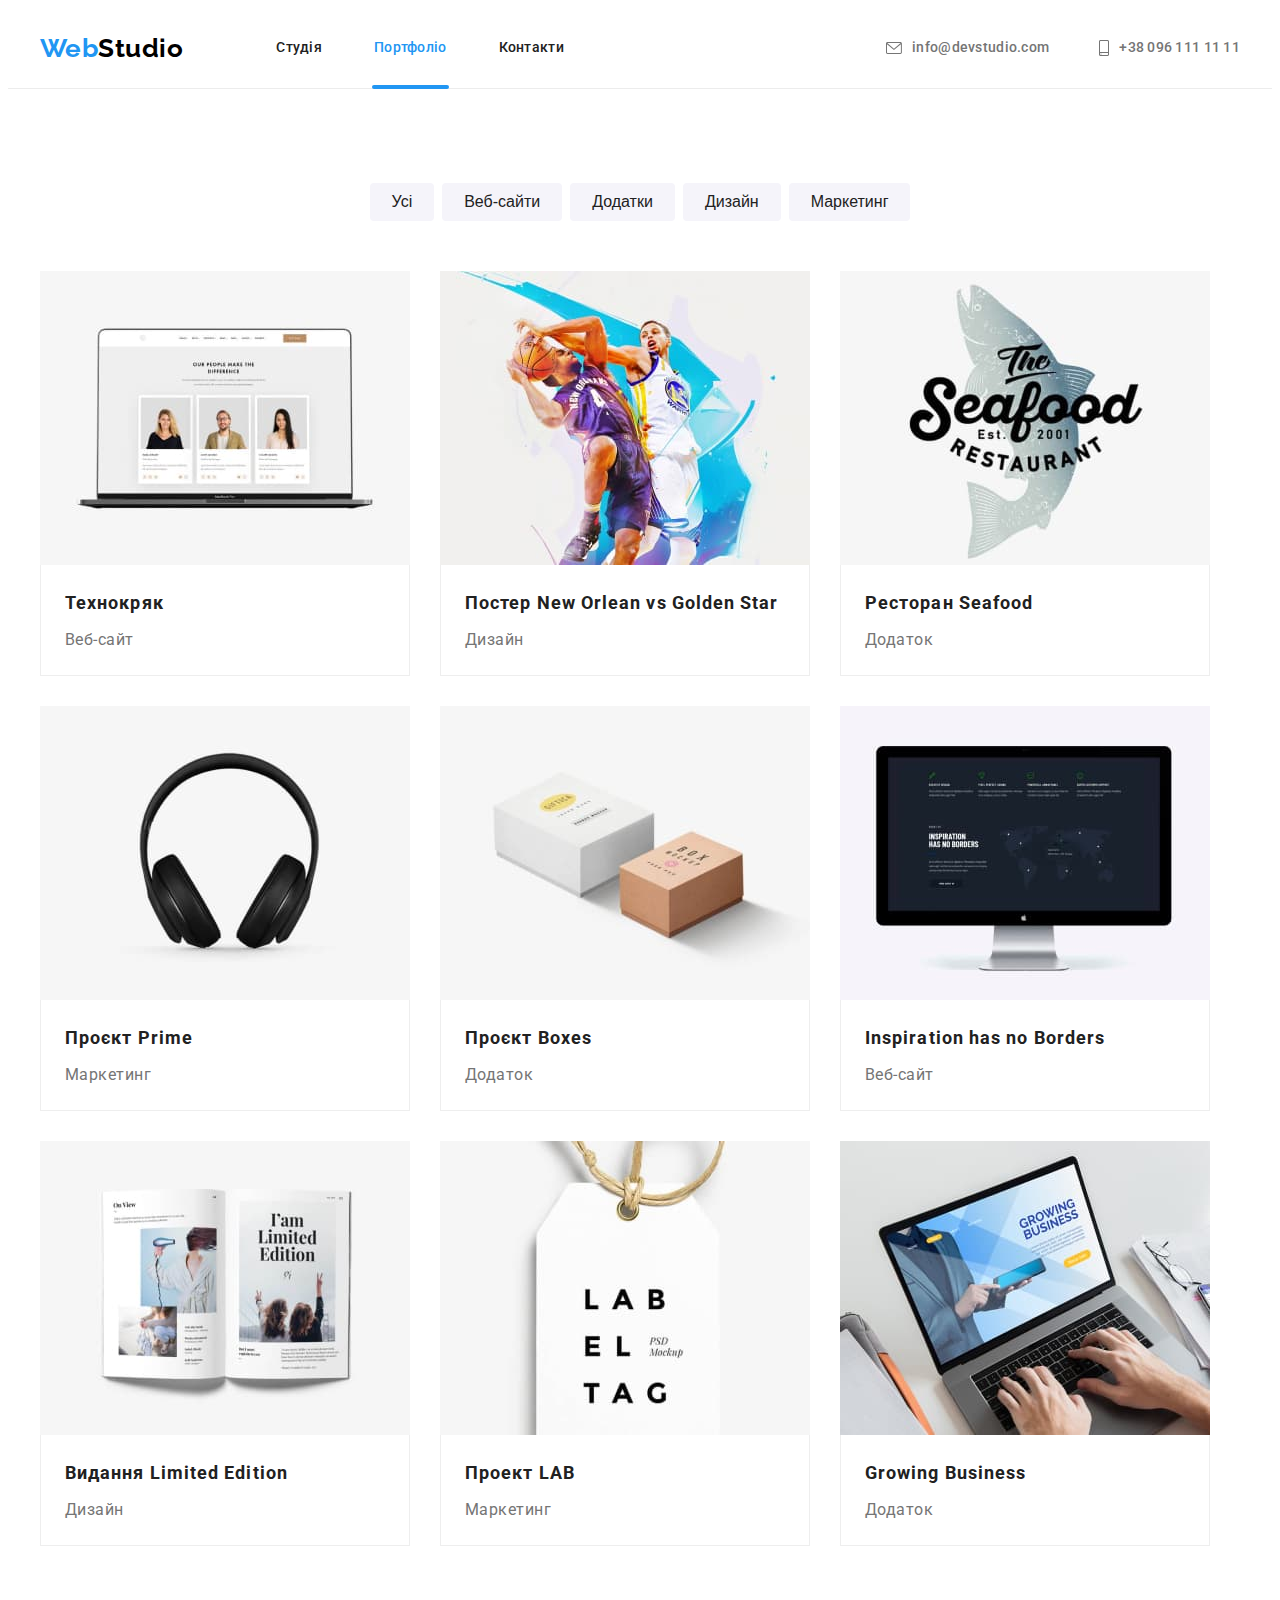
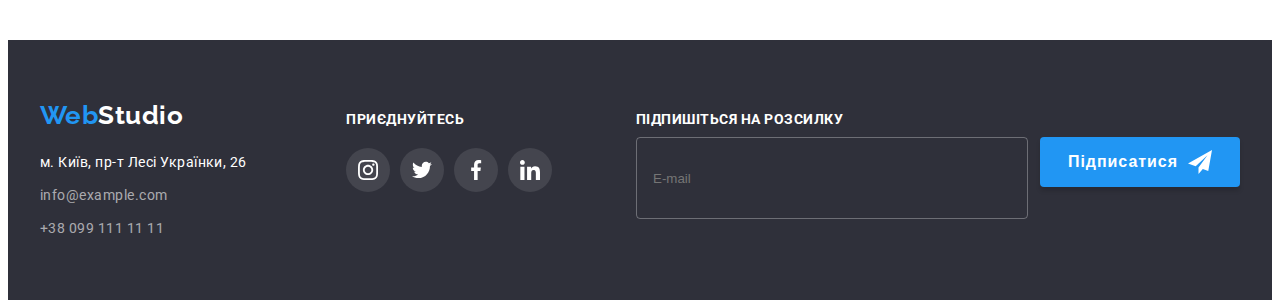
==== portfolio.html @ 19cdddfb "Initial commit" ====
<!DOCTYPE html>
<html lang="uk">

<head>
    <meta charset="UTF-8">
    <meta http-equiv="X-UA-Compatible" content="IE=edge">
    <meta name="viewport" content="width=device-width, initial-scale=1.0">
    <title>WebStudio</title>
    <link rel="preconnect" href="https://fonts.googleapis.com">
    <link rel="preconnect" href="https://fonts.gstatic.com" crossorigin>
    <link
        href="https://fonts.googleapis.com/css2?family=Raleway:wght@700&family=Roboto:wght@400;500;700;900&display=swap"
        rel="stylesheet">
    <link rel="stylesheet" href="https://cdnjs.cloudflare.com/ajax/libs/modern-normalize/1.1.0/modern-normalize.min.css"
        integrity="sha512-wpPYUAdjBVSE4KJnH1VR1HeZfpl1ub8YT/NKx4PuQ5NmX2tKuGu6U/JRp5y+Y8XG2tV+wKQpNHVUX03MfMFn9Q=="
        crossorigin="anonymous" referrerpolicy="no-referrer" />
    <link rel="stylesheet" href="./css/styles.css">
</head>

<body>
    <header class="bonner">
        <div class="container">
            <nav class="bonner-nav">
                <a lang="en" href="./index.html" class="logo-link list"><span class="logo">Web</span>Studio</a>

                <ul class="list gap">
                    <li class="item">
                        <a href="./index.html" class="gap-link link">Студія</a>
                    </li>
                    <li class="item">
                        <a href="./portfolio.html" class="gap-link link current">Портфоліо</a>
                    </li>
                    <li class="item">
                        <a href="" class="gap-link link">Контакти</a>
                    </li>
                </ul>
            </nav>

            <ul class="bonner-list list">
                <li class="item">
                    <a class="bonner-link link" href="mailto:info@devstudio.com">
                        <svg class="bonner-icon" width="16" height="12">
                            <use href="./images/icons.svg#icon-envelope"></use>
                        </svg>
                        info@devstudio.com
                    </a>
                </li>
                <li class="item">
                    <a class="bonner-link link" href="tel:+380961111111">
                        <svg class="bonner-icon" width="10" height="16">
                            <use href="./images/icons.svg#icon-smartphone"></use>
                        </svg>
                        +38 096 111 11 11
                    </a>
                </li>
            </ul>
        </div>
    </header>
        <main>
        <section class="blosc">
            <div class="container">
                <h1 class="title visually-hidden">Портфоліо</h1>
                <ul class="list blosc-list">
                    <li class="blosc-item">
                        <button type="button" class="blosc-btn">Усі</button>
                    </li>
                    <li class="blosc-item">
                        <button type="button" class="blosc-btn">Веб-сайти</button>
                    </li>
                    <li class="blosc-item">
                        <button type="button" class="blosc-btn">Додатки</button>
                    </li>
                    <li class="blosc-item">
                        <button type="button" class="blosc-btn">Дизайн</button>
                    </li>
                    <li class="blosc-item">
                        <button type="button" class="blosc-btn">Маркетинг</button>
                    </li>
                </ul>
                    <ul class="aside-list list">
                        <li class="aside-item">
                            <a href="" class="blosc-link link">
                                <div class="blosc-img">
                                    <img src="./images/techno.jpg" alt="Ноутбук з зображенням людей" width="370" height="294">
                                    <p class="blosc-hover-text">Ресурс пропонує комплексні<br>
                                        пропозиції з різним рівнем<br>
                                        функціоналу та сервісів. Все це<br>
                                        дозволить відвідувачу отримати<br>
                                        вичерпні відомості про компанію<br>
                                        чи приватну особу.</p>
                                </div>
                                <div class="blosc-descr">
                                    <h2 class="blosc-title">Технокряк</h2>
                                    <p class="blosc-text">Веб-сайт</p>
                                </div>
                            </a>
                        </li>
                        <li class="aside-item">
                            <a href="#" class="blosc-link link">
                                <div class="blosc-img">
                                    <img src="./images/neworlean.jpg" alt="Баскетболісти" width="370" height="294">
                                    <p class="blosc-hover-text">Ресурс пропонує комплексні<br>
                                        пропозиції з різним рівнем<br>
                                        функціоналу та сервісів. Все це<br>
                                        дозволить відвідувачу отримати<br>
                                        вичерпні відомості про компанію<br>
                                        чи приватну особу.</p>
                                </div>
                                <div class="blosc-descr">
                                    <h2 class="blosc-title">Постер New Orlean vs Golden Star</h2>
                                    <p class="blosc-text">Дизайн</p>
                                </div>
                            </a>
                        </li>
                        <li class="aside-item">
                            <a href="#" class="blosc-link link">
                                <div class="blosc-img">
                                    <img src="./images/seafood.jpg" alt="Риба з текстом" width="370" height="294">
                                    <p class="blosc-hover-text">Ресурс пропонує комплексні<br>
                                    пропозиції з різним рівнем<br>
                                    функціоналу та сервісів. Все це<br>
                                    дозволить відвідувачу отримати<br>
                                    вичерпні відомості про компанію<br>
                                    чи приватну особу.</p>
                                </div>
                                <div class="blosc-descr">
                                    <h2 class="blosc-title">Ресторан Seafood</h2>
                                    <p class="blosc-text">Додаток</p>
                                </div>
                            </a>
                        </li>
                        <li class="aside-item">
                            <a href="#" class="blosc-link link">
                                <div class="blosc-img">
                                    <img src="./images/prime.jpg" alt="Навушники" width="370" height="294">
                                    <p class="blosc-hover-text">Ресурс пропонує комплексні<br>
                                        пропозиції з різним рівнем<br>
                                        функціоналу та сервісів. Все це<br>
                                        дозволить відвідувачу отримати<br>
                                        вичерпні відомості про компанію<br>
                                        чи приватну особу.</p>
                                </div>    
                                <div class="blosc-descr">
                                    <h2 class="blosc-title">Проєкт Prime</h2>
                                    <p class="blosc-text">Маркетинг</p>
                                </div>
                            </a>
                        </li>
                        <li class="aside-item">
                            <a href="#" class="blosc-link link">
                                <div class="blosc-img">
                                    <img src="./images/boxes.jpg" alt="Коробки" width="370" height="294">
                                    <p class="blosc-hover-text">Ресурс пропонує комплексні<br>
                                        пропозиції з різним рівнем<br>
                                        функціоналу та сервісів. Все це<br>
                                        дозволить відвідувачу отримати<br>
                                        вичерпні відомості про компанію<br>
                                        чи приватну особу.</p>
                                </div>
                                <div class="blosc-descr">
                                    <h2 class="blosc-title">Проєкт Boxes</h2>
                                    <p class="blosc-text">Додаток</p>
                                </div>
                            </a>
                        </li>
                        <li class="aside-item">
                            <a href="#" class="blosc-link link">
                                <div class="blosc-img">
                                    <img src="./images/inspiration.jpg" alt="Монітор" width="370" height="294">
                                    <p class="blosc-hover-text">Ресурс пропонує комплексні<br>
                                        пропозиції з різним рівнем<br>
                                        функціоналу та сервісів. Все це<br>
                                        дозволить відвідувачу отримати<br>
                                        вичерпні відомості про компанію<br>
                                        чи приватну особу.</p>
                                </div>
                                <div class="blosc-descr">
                                    <h2 class="blosc-title">Inspiration has no Borders</h2>
                                    <p class="blosc-text">Веб-сайт</p>
                                </div>
                            </a>
                        </li>
                        <li class="aside-item">
                            <a href="#" class="blosc-link link">
                                <div class="blosc-img">
                                    <img src="./images/limitededition.jpg" alt="Книга" width="370" height="294">
                                    <p class="blosc-hover-text">Ресурс пропонує комплексні<br>
                                        пропозиції з різним рівнем<br>
                                        функціоналу та сервісів. Все це<br>
                                        дозволить відвідувачу отримати<br>
                                        вичерпні відомості про компанію<br>
                                        чи приватну особу.</p>
                                </div>
                                <div class="blosc-descr">
                                    <h2 class="blosc-title">Видання Limited Edition</h2>
                                    <p class="blosc-text">Дизайн</p>
                                </div>
                            </a>
                        </li>
                        <li class="aside-item">
                            <a href="#" class="blosc-link link">
                                <div class="blosc-img">
                                    <img src="./images/lab.jpg" alt="Бірка" width="370" height="294">
                                    <p class="blosc-hover-text">Ресурс пропонує комплексні<br>
                                        пропозиції з різним рівнем<br>
                                        функціоналу та сервісів. Все це<br>
                                        дозволить відвідувачу отримати<br>
                                        вичерпні відомості про компанію<br>
                                        чи приватну особу.</p>
                                </div>
                                <div class="blosc-descr">
                                    <h2 class="blosc-title">Проект LAB</h2>
                                    <p class="blosc-text">Маркетинг</p>
                                </div>
                            </a>
                        </li>
                        <li class="aside-item">
                            <a href="#" class="blosc-link link">
                                <div class="blosc-img">
                                    <img src="./images/growingbusiness.jpg" alt="Людина працює за ноутбуком" width="370" height="294">
                                    <p class="blosc-hover-text">Ресурс пропонує комплексні<br>
                                        пропозиції з різним рівнем<br>
                                        функціоналу та сервісів. Все це<br>
                                        дозволить відвідувачу отримати<br>
                                        вичерпні відомості про компанію<br>
                                        чи приватну особу.</p>
                                </div>   
                                <div class="blosc-descr">
                                    <h2 class="blosc-title">Growing Business</h2>
                                    <p class="blosc-text">Додаток</p>
                                </div>
                            </a>
                        </li>
                    </ul>
            </div>
        </section>
    </main>
<footer class="footer">
    <div class="container list">
        <div class="footer-adress">
            <a lang="en" href="./index.html" class="logo-link basement"><span class="logo">Web</span>Studio</a>
            <address class="box">

                <ul class="list">
                    <li class="adress-item">
                        <a href="https://goo.gl/maps/8fatFaNchkYs84Wi7" target="_blank" rel="noopenner nofollow"
                            class="adress-link link">м. Київ, пр-т Лесі Українки, 26</a>
                    </li>
                    <li class="adress-item">
                        <a href="mailto:info@example.com" class="adress-link link color">info@example.com</a>
                    </li>
                    <li class="adress-item">
                        <a href="tel:+380991111111" class="adress-link link color">+38 099 111 11 11</a>
                    </li>
                </ul>
            </address>
        </div>
        <div class="footer-icon-soc">
            <p class="footer-icon-title">ПРИЄДНУЙТЕСЬ</p>
            <ul class="footer-icon-list list">
                <li class="footer-icon-item item">
                    <a href="" class="footer-icon-link link">
                        <svg class="footer-icon" width="20" heignt="20">
                            <use href="./images/icons.svg#icon-instagram"></use>
                        </svg>
                    </a>
                </li>
                <li class="footer-icon-item item">
                    <a href="" class="footer-icon-link link">
                        <svg class="footer-icon" width="20" heignt="20">
                            <use href="./images/icons.svg#icon-twitter"></use>
                        </svg>
                    </a>
                </li>
                <li class="footer-icon-item item">
                    <a href="" class="footer-icon-link link">
                        <svg class="footer-icon" width="20" heignt="20">
                            <use href="./images/icons.svg#icon-facebook"></use>
                        </svg>
                    </a>
                </li>
                <li class="footer-icon-item item">
                    <a href="" class="footer-icon-link link">
                        <svg class="footer-icon" width="20" heignt="20">
                            <use href="./images/icons.svg#icon-linkedin"></use>
                        </svg>
                    </a>
                </li>
            </ul>
        </div>
        <form class="footer-form">
        <b class="footer-form-title">Підпишіться на розсилку</b>
        <div class="input-container">
            <input type="email" id="footer-form" class="footer-input" name="footer-mail" placeholder="E-mail" />
            <button type="submit" class="footer-form-button">
                Підписатися
                <svg class="footer-form-icon" width="24" height="24">
                    <use href="./images/icons.svg#icon-icon-send"></use>
                </svg>
            </button>
        </div>
        </form>
    </div>
</footer>
</body>
</html>
---- css/styles.css ----
:root {
    --primary-text-color:#757575;
    --title-text-color:#212121;
    --accent-color:#2196f3;
    --white-color:#ffffff;
}

p,
h1,
h2,
h3,
h4,
h5,
h6 {
    margin: 0;
}

ul {
    margin: 0;
    padding: 0;
}

img {
    display: block;
    width: 100%;
}

address {
    font-style: normal;
}

body {
    color: var(--primary-text-color);
    font-family: Roboto, sans-serif;
    letter-spacing: 0.03em;
}

a {
    text-decoration: none;
}

.container {
    width: 1200px;
    padding-left: 15px;
    padding-right: 15px;
    margin-left: auto;
    margin-right: auto;
}

.bonner .container,
.bonner-nav,
.bonner-nav .list {
    display: flex;
    align-items: center;
}

.bonner-list {
    display: flex;
    align-items: center;
    margin-left: auto;
    column-gap: 50px;
}

.bonner {
    border-bottom: 1px solid #ECECEC;
}

.logo-link {
    color: #000000;
    font-family: Raleway, cursive;
    font-weight: 700;
    font-size: 26px;
    line-height: 1.19;
    margin-right: 93px;
}

.logo {
    color: var(--accent-color);
    font-family: Raleway, cursive;
    font-weight: 700;
    font-size: 26px;
    line-height: 1.19;  
}
.bonner-nav .link {
    color: var(--title-text-color);
    font-weight: 500;
    font-size: 14px;
    line-height: 1.14;
    letter-spacing: 0.02em;
}

.link.current {
    color: var(--accent-color);
}

.current {
    color: var(--accent-color);
    padding-left: 2px;
    padding-right: 2px;
    position: relative;
}

.link.current::after {
    content: "";
    width: 100%;
    height: 4px;
    background-color: var(--accent-color);
    border-radius: 2px;
    position: absolute;
    bottom: -1px;
    right: 0;
}

.bonner .gap {
    column-gap: 50px;
}

.gap .item .link {
    display: block;
    padding-top: 32px;
    padding-bottom: 32px;
    transition-property: color;
    transition-duration: 250ms;
    transition-timing-function: cubic-bezier(0.4, 0, 0.2, 1);
}

.gap-link:hover,
.gap-link:focus {
    color: var(--accent-color);
}

.bonner-link {
    color: var(--primary-text-color);
    font-weight: 500;
    font-size: 14px;
    line-height: 1.14;
    letter-spacing: 0.02em;
    display: flex;
    align-items: center;

    transition-property: color;
    transition-duration: 250ms;
    transition-timing-function: cubic-bezier(0.4, 0, 0.2, 1);
}

.bonner-link:hover,
.bonner-link:focus {
    color: var(--accent-color);
}

.bonner-icon {
    fill: currentColor;
    margin-right: 10px;
}

.primary {
    background-image: linear-gradient(
        to right,
        rgba(47, 48, 58, 0.4),
        rgba(47, 48, 58, 0.4)
        ),
        url(../images/hero.jpg);
    background-color: #2F303A;
    background-position: center;
    background-repeat: no-repeat;
    background-size: cover;
    height: 600px;
    max-width: 1600px;
    margin-left: auto;
    margin-right: auto;
    padding: 200px 0;
}

.primary .title {
    color: var(--white-color);
    font-weight: 900;
    font-size: 44px;
    line-height: 1.36;
    text-align: center;
    letter-spacing: 0.06em;
    text-transform: uppercase;
    margin: 0 auto 30px;
    max-width: 696px;
}

.primary .btn {
    background-color: var(--accent-color);
    color: var(--white-color);
    font-weight: 700;
    font-size: 16px;
    line-height: 1.88;
    align-items: center;
    text-align: center;
    letter-spacing: 0.06em;
    display: block;
    margin-left: auto;
    margin-right: auto;
    border-radius: 4px;
    padding: 10px 32px;
    border: transparent;
    cursor: pointer;

    transition-property: background-color;
    transition-duration: 250ms;
    transition-timing-function: cubic-bezier(0.4, 0, 0.2, 1);
}

.primary .btn:hover,
.primary .btn:focus {
    background-color: #188CE8; 
}

.feature {
    padding-top: 94px;
    padding-bottom: 94px;
    
}
.feature .container .list{
    display: flex;
    gap: 30px;

}

.feature .container  .item {
width: 270px;

}

.item-before::before {
    border-radius: 4px;
    margin-bottom: 30px;
    display: block;
    content: "";
    height: 120px;
    background-color: #F5F4FA;
    background-repeat: no-repeat;
    background-position: center;

    
}

.item-before:nth-child(1)::before {
background-image: url(../images/antenna.svg);
}

.item-before:nth-child(2)::before {
background-image: url(../images/clock.svg);
}

.item-before:nth-child(3)::before {
    background-image: url(../images/diagram.svg);
}

.item-before:nth-child(4)::before {
    background-image: url(../images/astronaut.svg);
}
.feature .title {
    color: var(--title-text-color);
    font-weight: 700;
    font-size: 14px;
    line-height: 1.14;
    text-transform: uppercase;
    margin-bottom: 10px;
}

.feature .text {
    font-size: 14px;
    line-height: 1.71;
}

.team .title,
.blosc .title,
.work .title,
.clients .title {
    color: var(--title-text-color);
    font-weight: 700;
    font-size: 36px;
    line-height: 1.17;
    text-align: center;
    margin-bottom: 50px;
}

.work {
    padding-bottom: 94px;
}
.work .item {
    width: calc((100%-60px)/3);
}

.work .container .list {
    display: flex;
    column-gap: 30px;
}

.work-container {
    position: relative;
}

.work-text {
    position: absolute;
    width: 100%;
    bottom: 0;
    right: 0;
    padding: 28px;
    color: var(--white-color);
    background-color: rgba(47, 48, 58, 0.8);
    font-weight: 700;
    font-size: 14px;
    line-height: 1.14;
    text-align: center;
    text-transform: uppercase;

}
/* -------------------TEAM----------------------- */
.team {
    background-color: #F5F4FA;
    padding-top: 94px;
    padding-bottom: 94px;
}

.team-item {
    width: 270px;
    background-color: var(--white-color);
    box-shadow: 0px 1px 3px rgba(0, 0, 0, 0.12), 0px 1px 1px rgba(0, 0, 0, 0.14), 0px 2px 1px rgba(0, 0, 0, 0.2);
    border-radius: 0px 0px 4px 4px;
}

.team-list {
    display: flex;
    column-gap: 30px;
}
.team .subtitle {
    color: var(--title-text-color);
    font-weight: 500;
    font-size: 16px;
    line-height: 1.18;
    margin-bottom: 10px;
}

.team .text {
    font-size: 16px;
    line-height: 1.18;
    margin-bottom: 16px;
}
.team-soc {
    display: flex;
    justify-content: center;
    gap: 10px;
}


.link-soc {
width: 44px;
height: 44px;
border-radius: 50%;
display: flex;
align-items: center;
justify-content: center;
color: #AFB1B8;

transition-property: color, background-color;
transition-duration: 250ms;
transition-timing-function: cubic-bezier(0.4, 0, 0.2, 1);

}

.link-soc:hover,
.link-soc:focus {
    background-color: var(--accent-color);
    color: var(--white-color);
}

.icon-soc {
    fill: currentColor;
}

.container-wrap {
    padding-top: 30px;
    padding-bottom: 30px;
    text-align: center;
}


/* ------------------CLIENTS------------------- */
.clients {
padding-top: 94px;
padding-bottom: 94px;
}

.clients-list {
    display: flex;
    gap: 30px;
}

.clients-item {
    width: 170px;
    height: 92px;

}

.clients-link {
    display: flex;
    justify-content: center;
    align-items: center;
    width: 100%;
    height: 100%;
    border-radius: 4px;
    border: 1px solid #AFB1B8;
    color: #AFB1B8;

    transition-property: color, border-color;
    transition-duration: 250ms;
    transition-timing-function: cubic-bezier(0.4, 0, 0.2, 1);
}


.clients-item:hover .clients-link,
.clients-link:focus {
    border-color: var(--accent-color);
    color: var(--accent-color);
}

.clients-icon {
    fill: currentColor;
}

/* -----------------PORTFOLIO--------------- */

.blosc {
    padding-top: 94px;
    padding-bottom: 94px;
}

.blosc-list {
    display: flex;
    justify-content: center;
    column-gap: 8px;
    margin-bottom: 50px;

}

.blosc-btn {
    background-color: #F5F4FA;
    color: var(--title-text-color);
    font-weight: 500;
    font-size: 16px;
    line-height: 1.62;
    border-radius: 4px;
    border: transparent;
    padding: 6px 22px;
    cursor: pointer;

    transition-property: color, background-color, box-shadow;
    transition-duration: 250ms;
    transition-timing-function: cubic-bezier(0.4, 0, 0.2, 1);
}

.blosc-btn:hover,
.blosc-btn:focus {
    background-color: var(--accent-color);
    color: var(--white-color);
    cursor: pointer;
    box-shadow: 0px 3px 1px rgba(0, 0, 0, 0.1), 0px 1px 2px rgba(0, 0, 0, 0.08), 0px 2px 2px rgba(0, 0, 0, 0.12);
}

.aside-list {
    display: flex;
    flex-wrap: wrap;
    gap: 30px;
}

.aside-item {
    width: 370px;
}

.blosc-link:hover .blosc-hover-text {
    transform: translateY(0);
}

.blosc-link {
    display: block;
    transition-property: box-shadow;
    transition-duration: 250ms;
    transition-timing-function: cubic-bezier(0.4, 0, 0.2, 1);

}

.blosc-img {
    position: relative;
    overflow: hidden;
    
}

.blosc-hover-text {
    position: absolute;
    top: 0;
    left: 0;
    width: 100%;
    height: 100%;
    font-weight: 400;
    font-size: 18px;
    line-height: 1.56;
    letter-spacing: 0.03em;
    padding: 63px 24px;
    color: var(--white-color);
    background-color: rgba(33, 150, 243, 0.9);
    transform: translateY(100%);
    transition: transform 250ms cubic-bezier(0.4, 0, 0.2, 1);

}
.blosc-link:hover,
.blosc-link:focus {
    box-shadow: 0px 1px 1px rgba(0, 0, 0, 0.12), 0px 4px 4px rgba(0, 0, 0, 0.06), 1px 4px 6px rgba(0, 0, 0, 0.16);
}
.blosc-descr {
    padding: 20px 24px;
    border: 1px solid #EEEEEE;
    border-top: none;
}

.blosc-title {
    color: var(--title-text-color);
    font-weight: 700;
    font-size: 18px;
    line-height: 2;
    letter-spacing: 0.06em;
    margin-bottom: 4px;
}

.blosc-text {
    color: var(--primary-text-color);
    font-size: 16px;
    line-height: 1.88;
}


.list {
    list-style: none;
}


.visually-hidden {
    position: absolute;
    white-space: nowrap;
    width: 1px;
    height: 1px;
    overflow: hidden;
    border: 0;
    padding: 0;
    clip: rect(0 0 0 0);
    clip-path: inset(50%);
    margin: -1px;
}

/* ----------------FOOTER---------------------- */


.footer {
    background-color: #2F303A;
    padding-top: 60px;
    padding-bottom: 60px;
}

.footer .container {
    display: flex;
    align-items: baseline;
}

.footer-adress {
    margin-right: 70px;
}

.adress-item:not(:last-child) {
    margin-bottom: 9px;
}

.adress-link:hover,
.adress-link:focus {
    color: var(--accent-color);
}
.adress-link {
    font-size: 14px;
    line-height: 1.7;
    color: var(--white-color);

    transition-property: color;
    transition-duration: 250ms;
    transition-timing-function: cubic-bezier(0.4, 0, 0.2, 1);
}
.color {
    color: rgba(255, 255, 255, 0.6);
}

.footer-icon-title {
    color: var(--white-color);
    font-weight: 700;
    font-size: 14px;
    line-height: 1.14;
    text-transform: uppercase;
    margin-bottom: 20px;
}

.footer-icon-list {
    display: flex;
    gap: 10px;

}

.footer-icon-item {
    width: 44px;
    height: 44px;
}

.footer-icon-link {
    display: flex;
    justify-content: center;
    align-items: center;
    width: 100%;
    height: 100%;
    background-color: rgba(255, 255, 255, 0.1);
    border-radius: 50%;
    fill: var(--white-color);

    transition-property: background-color;
    transition-duration: 250ms;
    transition-timing-function: cubic-bezier(0.4, 0, 0.2, 1);

}

.footer-icon-link:hover,
.footer-icon-link:focus {
    background-color: var(--accent-color);
}

.basement {
    color: var(--white-color);
    font-family: Raleway, sans-serif;
    font-weight: 700;
    font-size: 26px;
    line-height: 1.19;
    display: block;
    margin-bottom: 20px;
}


.box {
    color: var(--white-color);
    font-weight: 400;
    font-size: 14px;
    line-height: 1.7;
}



.box .li {
    color: rgba(255, 255, 255, 0.6);
    font-weight: 400;
    font-size: 14px;
    line-height: 1.7;
    display: block;
}


.item-box {
    margin-top: 9px;
}

/* ----------WINDOW---------------- */

.backdrop {
    position: fixed;
    top: 0;
    left: 0;
    width: 100%;
    height: 100%;
    background-color: rgba(0, 0, 0, 0.2);
    transition: visibility 250ms,  opacity 250ms cubic-bezier(0.4, 0, 0.2, 1);
    
}

.is-hidden {
    opacity: 0;
    visibility: hidden;
    pointer-events: none;
}

.modal {
    position: absolute;
    background-color: var(--white-color);
    top: 50%;
    left: 50%;
    min-height: 581px;
    min-width: 528px;
    box-shadow: 0px 1px 3px rgba(0, 0, 0, 0.12), 0px 1px 1px rgba(0, 0, 0, 0.14), 0px 2px 1px rgba(0, 0, 0, 0.2);
    border-radius: 4px;
    transform: translate(-50%, -50%) scale(1);
    transition: transform 250ms linear;
   padding: 40px;

}

.backdrop.is-hidden .modal {
    transform: translate(50%, 50%) scale(0);
}

.modal-btn {
    position: absolute;
    top: 8px;
    right: 8px;
    background-color: var(--white-color);
    color: var(--title-text-color);
    border: 1px solid rgba(0, 0, 0, 0.1);
    width: 30px;
    height: 30px;
    border-radius: 50%;
    color: var(--primary-text-color);
    cursor: pointer;
    display: flex;
    align-items: center;
    transition-property: fill;
    transition-duration: 250ms;
    transition-timing-function: cubic-bezier(0.4, 0, 0.2, 1);
}

.modal-btn:hover,
.modal-btn:focus {
    fill: var(--accent-color);
}

.modal-icon {
    display: flex;
    align-items: center;

}

/* ------------------------FORM---------------------------- */


.modal-title {
    font-weight: 700;
    font-size: 20px;
    line-height: 1.15;
    color: #212121;
    text-align: center;
    margin-bottom: 12px;

}

.form-input {
    width: 100%;
    height: 40px;
    border: 1px solid rgba(33, 33, 33, 0.2);
    border-radius: 4px;
    padding-left: 42px;
    cursor: pointer;
    outline: none;

}

.form-input:focus {
    border-color: var(--accent-color);
}

.form-input:focus +  .input-icon {
    fill: var(--accent-color);
}

.form-btn {
    background-color: var(--accent-color);
    color: var(--white-color);
    font-weight: 700;
    font-size: 16px;
    line-height: 1.88;
    align-items: center;
    text-align: center;
    letter-spacing: 0.06em;
    display: block;
    margin-left: auto;
    margin-right: auto;
    margin-top: 30px;
    border-radius: 4px;
    padding: 10px 32px;
    border: transparent;
    cursor: pointer;
    box-shadow: 0px 4px 4px rgba(0, 0, 0, 0.15);
    
    transition-property: background-color;
    transition-duration: 250ms;
    transition-timing-function: cubic-bezier(0.4, 0, 0.2, 1);
}

.form-btn:hover,
.form-btn:focus {
    background-color: #188CE8;
}

.input-text {
    font-size: 12px;
    line-height: 1.17;
    letter-spacing: 0.01em;
    display: block;
    margin-bottom: 4px;
    cursor: pointer;
}

.input-comment {
    font-size: 12px;
    line-height: 1.17;
    letter-spacing: 0.01em;
    color: rgba(117, 117, 117, 0.5);
    width: 100%;
    height: 120px;
    border: 1px solid rgba(33, 33, 33, 0.2);
    border-radius: 4px;
    padding: 12px 16px;
    resize: none;
    cursor: pointer;
    outline: none;
    display: block;
}

.input-comment:focus {
    border-color: var(--accent-color);
}
.input-field {
    margin-bottom: 10px;
    position: relative;
}

.input-icon {
    position: absolute;
    left: 12px;
    top: 50%;

}

.user-text {
    display: flex;
    align-items: center;
    justify-content: center;
    margin-top: 20px;
    gap: 7px;
    font-size: 14px;
    line-height: 1.71;
    cursor: pointer;

}


.user-link {
    font-size: 14px;
    line-height: 1.71;
    color: #2196F3;
    position: relative;
}

.user-link::after {
    position: absolute;
    content: "";
    bottom: 5px;
    right: 0;
    width: 100%;
    height: 1px;
    background-color: var(--accent-color);

}

.user-text span {
    width: 16px;
    height: 15px;
    border: 2px solid #212121;
    border-radius: 2px;
    display: flex;
    align-items: center;
    justify-content: center;
    transition-property: background-color, border-color, fill;
    transition-duration: 250ms;
    transition-timing-function: cubic-bezier(0.4, 0, 0.2, 1);
}

.check-icon {
    fill: transparent;
}

.input-check:checked + .user-text span {
    background-color: var(--accent-color);
    border-color: var(--accent-color);
}

.input-check:checked + .user-text .check-icon {
    fill: var(--white-color);
}

.input-check:focus + .user-text span {
    border-color: var(--accent-color);
}


/* -----------------FOTER-FORM------------------- */


.footer-form {
    display: flex;
    flex-direction: column;
    margin-left: auto;
}


.footer-form-title {
    font-size: 14px;
    text-transform: uppercase;
    color: var(--white-color);
    margin-bottom: 10px;
}

.input-container {
    display: flex;
    gap: 12px;
    position: relative;
}

.footer-input {
    width: 358px;
    height: 50px;
    border: 1px solid rgba(255, 255, 255, 0.3);
    border-radius: 4px;
    background-color: transparent;
    padding: 15px 16px;
    outline: transparent;
    color: var(--white-color);
}

.footer-form-label {
    position: absolute;
    top: 15px;
    left: 16px;
    font-size: 16px;
    line-height: 1.25;
    color: rgba(255, 255, 255, 0.6);
}

.footer-form-button {
    letter-spacing: 0.06em;
    font-weight: 700;
    font-size: 16px;
    font-size: 16px;
    line-height: 1.87;
    fill: var(--white-color);

    display: flex;
    justify-content: center;
    align-items: center;
    gap: 10px;

    width: 200px;
    height: 50px;
    background-color: var(--accent-color);
    box-shadow: 0px 4px 4px rgba(0, 0, 0, 0.15);
    border-radius: 4px;
    color: var(--white-color);
    border-color: transparent;
    cursor: pointer;
    box-shadow: 0px 4px 4px rgba(0, 0, 0, 0.15);
    transition-property: background-color;
    transition-duration: 250ms;
    transition-timing-function: cubic-bezier(0.4, 0, 0.2, 1);
}

.footer-form-button:hover,
.footer-form-button:focus {
    background-color: #188CE8;
}
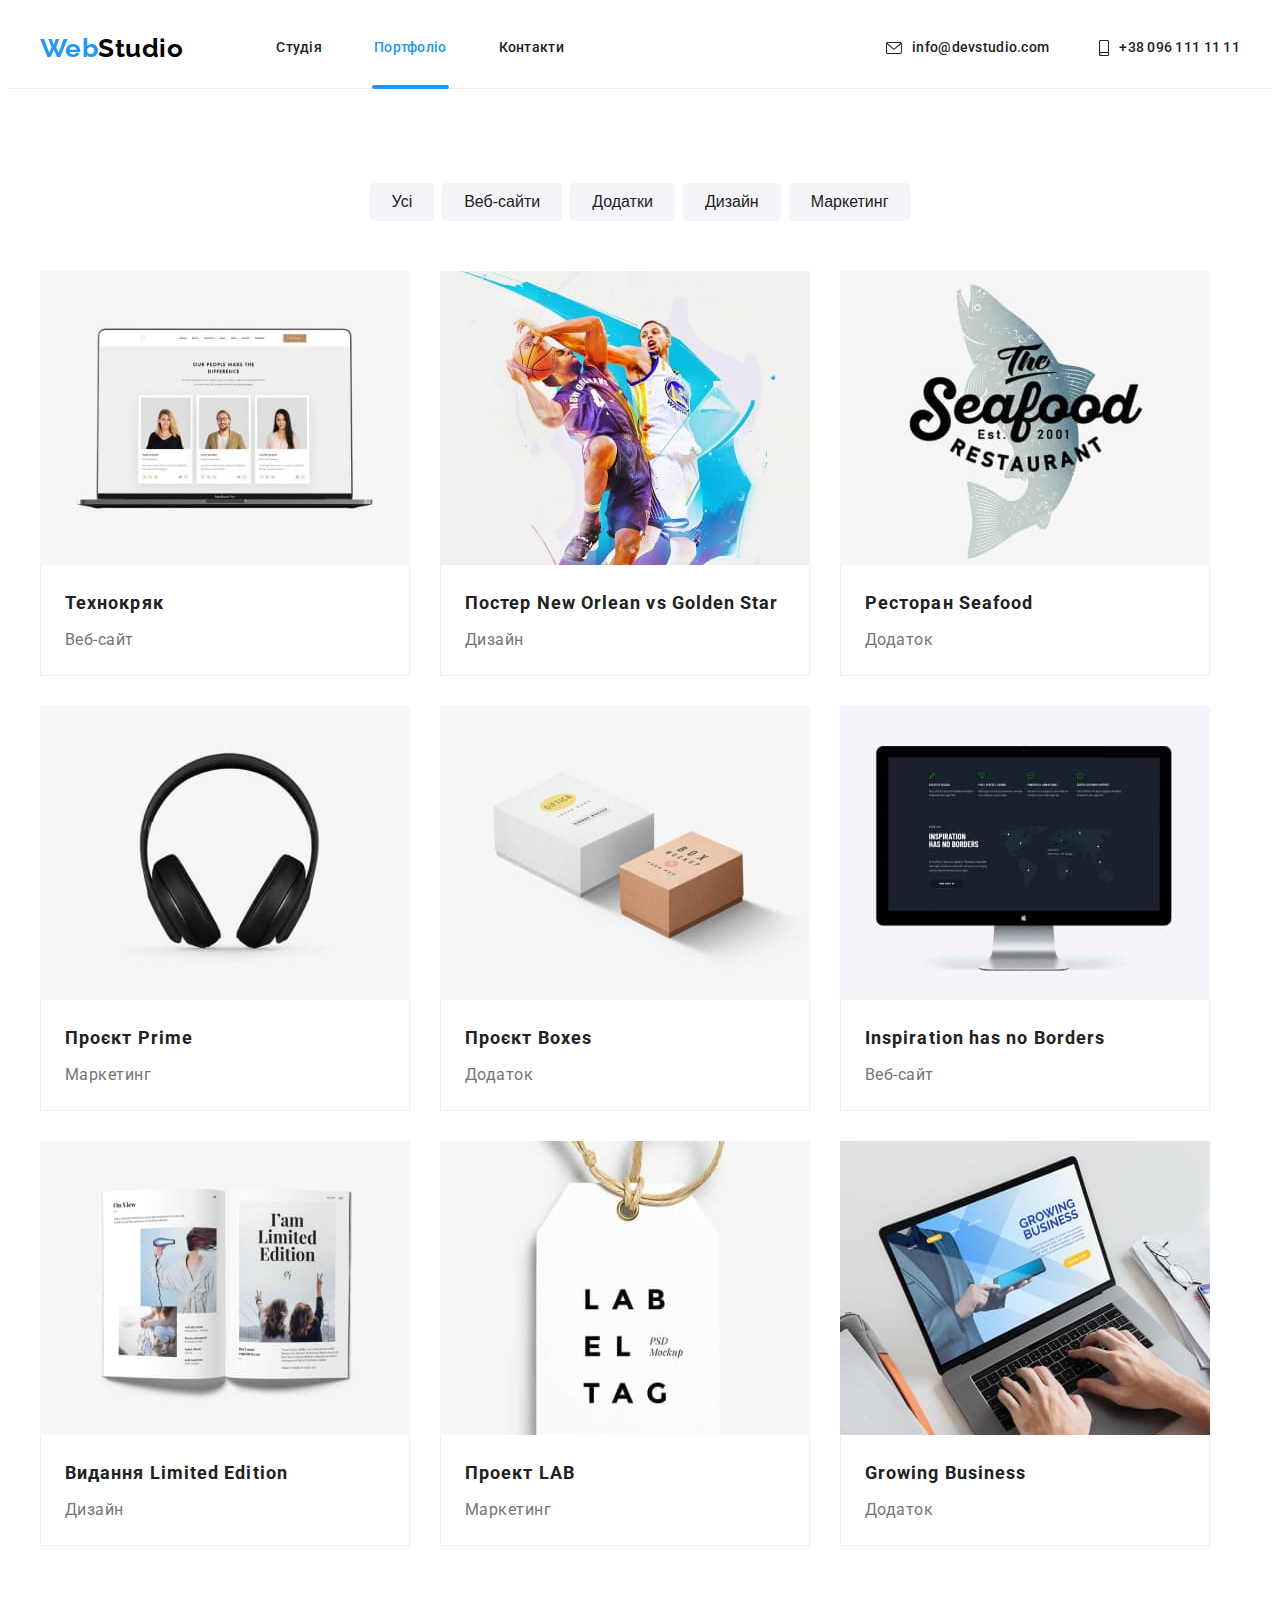
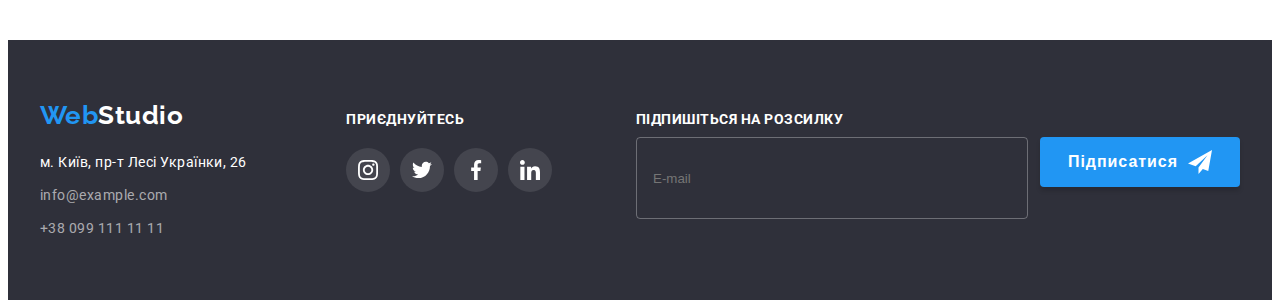
==== commit ffbeaf25: "scss" ====
--- a/portfolio.html
+++ b/portfolio.html
@@ -15,6 +15,7 @@
         integrity="sha512-wpPYUAdjBVSE4KJnH1VR1HeZfpl1ub8YT/NKx4PuQ5NmX2tKuGu6U/JRp5y+Y8XG2tV+wKQpNHVUX03MfMFn9Q=="
         crossorigin="anonymous" referrerpolicy="no-referrer" />
     <link rel="stylesheet" href="./css/styles.css">
+    <link rel="stylesheet" href="./css/main.min.css">
 </head>
 
 <body>
--- a/css/main.min.css
+++ b/css/main.min.css
@@ -0,0 +1 @@
+p,h1,h2,h3,h4,h5,h6{margin:0}ul{margin:0;padding:0}img{display:block;width:100%}address{font-style:normal}a{text-decoration:none}body{color:#757575;font-family:Roboto,sans-serif;letter-spacing:.03em}.list{list-style:none}.visually-hidden{position:absolute;white-space:nowrap;width:1px;height:1px;overflow:hidden;border:0;padding:0;clip:rect(0 0 0 0);clip-path:inset(50%);margin:-1px}.container{width:1200px;padding-left:15px;padding-right:15px;margin-left:auto;margin-right:auto}.btn{background-color:#2196f3;color:#fff;font-weight:700;font-size:16px;line-height:1.88;align-items:center;text-align:center;letter-spacing:.06em;display:block;margin-left:auto;margin-right:auto;border-radius:4px;padding:10px 32px;border:rgba(0,0,0,0);cursor:pointer;transition-property:background-color;transition-duration:250ms;transition-timing-function:cubic-bezier(0.4, 0, 0.2, 1)}.btn:hover,.btn:focus{background-color:#188ce8}.blosc-btn{background-color:#f5f4fa;color:#212121;font-weight:500;font-size:16px;line-height:1.62;border-radius:4px;border:rgba(0,0,0,0);padding:6px 22px;cursor:pointer;transition-property:color,background-color,box-shadow;transition-duration:250ms;transition-timing-function:cubic-bezier(0.4, 0, 0.2, 1)}.blosc-btn:hover,.blosc-btn:focus{background-color:#2196f3;color:#fff;box-shadow:0px 3px 1px rgba(0,0,0,.1),0px 1px 2px rgba(0,0,0,.08),0px 2px 2px rgba(0,0,0,.12)}.modal-btn{position:absolute;top:8px;right:8px;background-color:#fff;color:#212121;border:1px solid rgba(0,0,0,.1);width:30px;height:30px;border-radius:50%;color:#757575;cursor:pointer;display:flex;align-items:center;transition-property:fill;transition-duration:250ms;transition-timing-function:cubic-bezier(0.4, 0, 0.2, 1)}.modal-btn:hover,.modal-btn:focus{fill:#2196f3}.form-btn{background-color:#2196f3;color:#fff;font-weight:700;font-size:16px;line-height:1.88;align-items:center;text-align:center;letter-spacing:.06em;display:block;margin-left:auto;margin-right:auto;margin-top:30px;border-radius:4px;padding:10px 32px;border:rgba(0,0,0,0);cursor:pointer;box-shadow:0px 4px 4px rgba(0,0,0,.15);transition-property:background-color;transition-duration:250ms;transition-timing-function:cubic-bezier(0.4, 0, 0.2, 1)}.form-btn:hover,.form-btn:focus{background-color:#188ce8}.footer-form-button{letter-spacing:.06em;font-weight:700;font-size:16px;font-size:16px;line-height:1.87;fill:#fff;display:flex;align-items:center;justify-content:center;gap:10px;width:200px;height:50px;background-color:#2196f3;box-shadow:0px 4px 4px rgba(0,0,0,.15);border-radius:4px;color:#fff;border-color:rgba(0,0,0,0);cursor:pointer;box-shadow:0px 4px 4px rgba(0,0,0,.15);transition-property:background-color;transition-duration:250ms;transition-timing-function:cubic-bezier(0.4, 0, 0.2, 1)}.footer-form-button:hover,.footer-form-button:focus{background-color:#188ce8}.team__title,.blosc .title,.work__title,.clients__title{color:#212121;font-weight:700;font-size:36px;line-height:1.17;text-align:center;margin-bottom:50px}.feature__title{color:#212121;font-weight:700;font-size:14px;line-height:1.14;text-transform:uppercase;margin-bottom:10px}.footer-icon-title{color:#fff;font-weight:700;font-size:14px;line-height:1.14;text-transform:uppercase;margin-bottom:20px}.modal-title{font-weight:700;font-size:20px;line-height:1.15;color:#212121;text-align:center;margin-bottom:12px}.footer-form-title{font-size:14px;text-transform:uppercase;color:#fff;margin-bottom:10px}.primary__title{color:#fff;font-weight:900;font-size:44px;line-height:1.36;text-align:center;letter-spacing:.06em;text-transform:uppercase;margin:0 auto 30px;max-width:696px}.blosc-title{color:#212121;font-weight:700;font-size:18px;line-height:2;letter-spacing:.06em;margin-bottom:4px}.bonner{border-bottom:1px solid #ececec}.bonner-list{display:flex;align-items:center;margin-left:auto;column-gap:50px}.bonner .link{color:#212121;font-weight:500;font-size:14px;line-height:1.14;letter-spacing:.02em}.bonner-icon{fill:currentColor;margin-right:10px}.bonner .container,.bonner-nav,.bonner-nav .list{display:flex;align-items:center}.logo{color:#2196f3;font-family:Raleway,cursive;font-weight:700;font-size:26px;line-height:1.19}.logo-link{color:#000;font-family:Raleway,cursive;font-weight:700;font-size:26px;line-height:1.19;margin-right:93px}.link.current{color:#2196f3}.current{color:#2196f3;padding-left:2px;padding-right:2px;position:relative}.link.current::after{content:"";width:100%;height:4px;background-color:#2196f3;border-radius:2px;position:absolute;bottom:-1px;right:0}.bonner .gap{column-gap:50px}.gap .item .link{display:block;padding-top:32px;padding-bottom:32px;transition-property:color;transition-duration:250ms;transition-timing-function:cubic-bezier(0.4, 0, 0.2, 1)}.gap-link:hover,.gap-link:focus{color:#2196f3}.bonner-link{color:#757575;font-weight:500;font-size:14px;line-height:1.14;letter-spacing:.02em;display:flex;align-items:center;transition-property:color;transition-duration:250ms;transition-timing-function:cubic-bezier(0.4, 0, 0.2, 1)}.bonner-link:hover,.bonner-link:focus{color:#2196f3}.primary{background-image:linear-gradient(to right, rgba(47, 48, 58, 0.4), rgba(47, 48, 58, 0.4)),url(../images/hero.jpg);background-color:#2f303a;background-position:center;background-repeat:no-repeat;background-size:cover;height:600px;max-width:1600px;margin-left:auto;margin-right:auto;padding:200px 0}.feature{padding-top:94px;padding-bottom:94px}.feature__list{display:flex;gap:30px}.feature__item{width:270px}.feature__item-before::before{border-radius:4px;margin-bottom:30px;display:block;content:"";height:120px;background-color:#f5f4fa;background-repeat:no-repeat;background-position:center}.feature__item-before:nth-child(1)::before{background-image:url(../images/antenna.svg)}.feature__item-before:nth-child(2)::before{background-image:url(../images/clock.svg)}.feature__item-before:nth-child(3)::before{background-image:url(../images/diagram.svg)}.feature__item-before:nth-child(4)::before{background-image:url(../images/astronaut.svg)}.feature__text{font-size:14px;line-height:1.71}.work{padding-bottom:94px}.work__item{width:370px}.work__list{display:flex;column-gap:30px}.work__container{position:relative}.work__text{position:absolute;width:100%;bottom:0;right:0;padding:28px;color:#fff;background-color:rgba(47,48,58,.8);font-weight:700;font-size:14px;line-height:1.14;text-align:center;text-transform:uppercase}.team{background-color:#f5f4fa;padding-top:94px;padding-bottom:94px}.team__item{width:270px;background-color:#fff;box-shadow:0px 1px 3px rgba(0,0,0,.12),0px 1px 1px rgba(0,0,0,.14),0px 2px 1px rgba(0,0,0,.2);border-radius:0px 0px 4px 4px}.team__subtitle{color:#212121;font-weight:500;font-size:16px;line-height:1.18;margin-bottom:10px}.team__text{font-size:16px;line-height:1.18;margin-bottom:16px}.team__list{display:flex;column-gap:30px}.team__container{padding-top:30px;padding-bottom:30px;text-align:center}.media{display:flex;justify-content:center;gap:10px}.media__link{width:44px;height:44px;border-radius:50%;display:flex;align-items:center;justify-content:center;color:#afb1b8;transition-property:color,background-color;transition-duration:250ms;transition-timing-function:cubic-bezier(0.4, 0, 0.2, 1)}.media__link:hover,.media__link:focus{background-color:#2196f3;color:#fff}.media__icon{fill:currentColor}.clients{padding-top:94px;padding-bottom:94px}.clients__list{display:flex;gap:30px}.clients__item{width:170px;height:92px}.clients__link{display:flex;align-items:center;justify-content:center;width:100%;height:100%;border-radius:4px;border:1px solid #afb1b8;color:#afb1b8;transition-property:color,border-color;transition-duration:250ms;transition-timing-function:cubic-bezier(0.4, 0, 0.2, 1)}.clients__icon{fill:currentColor}.clients__item:hover .clients__link,.clients__link:focus{border-color:#2196f3;color:#2196f3}.blosc{padding-top:94px;padding-bottom:94px}.blosc-list{display:flex;justify-content:center;column-gap:8px;margin-bottom:50px}.blosc-link{display:block;transition-property:box-shadow;transition-duration:250ms;transition-timing-function:cubic-bezier(0.4, 0, 0.2, 1)}.blosc-link:hover .blosc-hover-text{transform:translateY(0)}.blosc-link:hover,.blosc-link:focus{box-shadow:0px 1px 1px rgba(0,0,0,.12),0px 4px 4px rgba(0,0,0,.06),1px 4px 6px rgba(0,0,0,.16)}.blosc-descr{padding:20px 24px;border:1px solid #eee;border-top:none}.blosc-text{color:#757575;font-size:16px;line-height:1.88}.blosc-img{position:relative;overflow:hidden}.blosc-hover-text{position:absolute;top:0;left:0;width:100%;height:100%;font-weight:400;font-size:18px;line-height:1.56;letter-spacing:.03em;padding:63px 24px;color:#fff;background-color:rgba(33,150,243,.9);transform:translateY(100%);transition:transform 250ms cubic-bezier(0.4, 0, 0.2, 1)}.aside-list{display:flex;flex-wrap:wrap;gap:30px}.aside-item{width:370px}.footer{background-color:#2f303a;padding-top:60px;padding-bottom:60px}.footer .container{display:flex;align-items:baseline}.footer-adress{margin-right:70px}.adress-item:not(:last-child){margin-bottom:9px}.adress-link{font-size:14px;line-height:1.7;color:#fff;transition-property:color;transition-duration:250ms;transition-timing-function:cubic-bezier(0.4, 0, 0.2, 1)}.adress-link:hover,.adress-link:focus{color:#2196f3}.color{color:rgba(255,255,255,.6)}.footer-icon-list{display:flex;gap:10px}.footer-icon-item{width:44px;height:44px}.footer-icon-link{display:flex;align-items:center;justify-content:center;width:100%;height:100%;background-color:rgba(255,255,255,.1);border-radius:50%;fill:#fff;transition-property:background-color;transition-duration:250ms;transition-timing-function:cubic-bezier(0.4, 0, 0.2, 1)}.footer-icon-link:hover,.footer-icon-link:focus{background-color:var(--accent-color)}.basement{color:#fff;font-family:Raleway,sans-serif;font-weight:700;font-size:26px;line-height:1.19;display:block;margin-bottom:20px}.box{color:#fff;font-weight:400;font-size:14px;line-height:1.7}.box .li{color:rgba(255,255,255,.6);font-weight:400;font-size:14px;line-height:1.7;display:block}.item-box{margin-top:9px}.backdrop{position:fixed;top:0;left:0;width:100%;height:100%;background-color:rgba(0,0,0,.2);transition:visibility 250ms,opacity 250ms cubic-bezier(0.4, 0, 0.2, 1)}.is-hidden{opacity:0;visibility:hidden;pointer-events:none}.modal{position:absolute;background-color:#fff;top:50%;left:50%;min-height:581px;min-width:528px;box-shadow:0px 1px 3px rgba(0,0,0,.12),0px 1px 1px rgba(0,0,0,.14),0px 2px 1px rgba(0,0,0,.2);border-radius:4px;transform:translate(-50%, -50%) scale(1);transition:transform 250ms linear;padding:40px}.modal-icon{display:flex;align-items:center}.backdrop.is-hidden .modal{transform:translate(50%, 50%) scale(0)}.form-input{width:100%;height:40px;border:1px solid rgba(33,33,33,.2);border-radius:4px;padding-left:42px;cursor:pointer;outline:none}.form-input:focus{border-color:#2196f3}.form-input:focus+.input-icon{fill:#2196f3}.input-text{font-size:12px;line-height:1.17;letter-spacing:.01em;display:block;margin-bottom:4px;cursor:pointer}.input-comment{font-size:12px;line-height:1.17;letter-spacing:.01em;color:rgba(117,117,117,.5);width:100%;height:120px;border:1px solid rgba(33,33,33,.2);border-radius:4px;padding:12px 16px;resize:none;cursor:pointer;outline:none;display:block}.input-comment:focus{border-color:#2196f3}.input-field{margin-bottom:10px;position:relative}.input-icon{position:absolute;left:12px;top:50%}.user-text{display:flex;align-items:center;justify-content:center;margin-top:20px;gap:7px;font-size:14px;line-height:1.71;cursor:pointer}.user-link{font-size:14px;line-height:1.71;color:#2196f3;position:relative}.user-link::after{position:absolute;content:"";bottom:5px;right:0;width:100%;height:1px;background-color:#2196f3}.user-text span{width:16px;height:15px;border:2px solid #212121;border-radius:2px;display:flex;align-items:center;justify-content:center;transition-property:background-color,border-color,fill;transition-duration:250ms;transition-timing-function:cubic-bezier(0.4, 0, 0.2, 1)}.check-icon{fill:rgba(0,0,0,0)}.input-check:checked+.user-text span{background-color:#2196f3;border-color:#2196f3}.input-check:checked+.user-text .check-icon{fill:#fff}.input-check:focus+.user-text span{border-color:#2196f3}.footer-form{display:flex;flex-direction:column;margin-left:auto}.input-container{display:flex;gap:12px;position:relative}.footer-input{width:358px;height:50px;border:1px solid rgba(255,255,255,.3);border-radius:4px;background-color:rgba(0,0,0,0);padding:15px 16px;outline:rgba(0,0,0,0);color:#fff}.footer-form-label{position:absolute;top:15px;left:16px;font-size:16px;line-height:1.25;color:rgba(255,255,255,.6)}/*# sourceMappingURL=main.min.css.map */